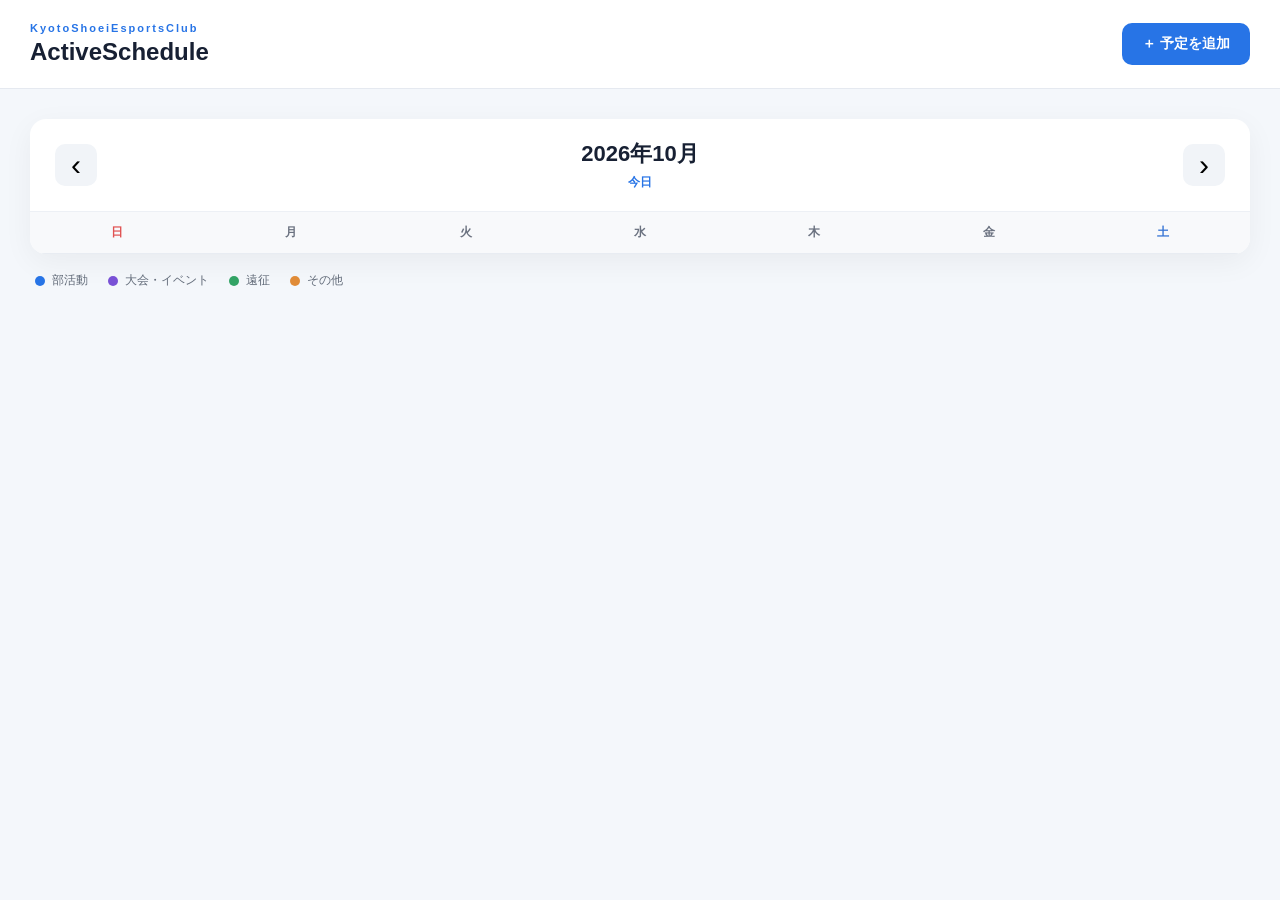
==== index.html @ 477a2d46 "Update index.html" ====
<!DOCTYPE html>
<html lang="ja">
<head>
<meta charset="UTF-8">
<meta name="viewport" content="width=device-width, initial-scale=1.0">
<title>部活動スケジュール｜KSEC 1st</title>
<link rel="stylesheet"href="style.css">
<link rel="icon" href="favicon.png" type="image/x-icon">
</head>
<body>
<header class="header">
<div class="header-inner"><div>
<p class="header-sub">KyotoShoeiEsportsClub</p><h1>ActiveSchedule</h1></div><button class="add-main-btn" onclick="requestAddEvent()">＋ 予定を追加</button></div>
</header>

<main class="container">
<section class="calendar-section">
<div class="calendar-header">
<button class="nav-btn" onclick="changeMonth(-1)">‹</button>
<div class="month-area"><h2 id="monthTitle">2026年10月</h2><button class="today-btn" onclick="goToday()">今日</button></div><button class="nav-btn"onclick="changeMonth(1)">›</button></div>
<div class="calendar"><div class="weekdays"><div class="sunday">日</div><div>月</div><div>火</div><div>水</div><div>木</div><div>金</div><div class="saturday">土</div></div><div id="calendarDays" class="calendar-days"></div></div>
</section>

<section class="legend">
<div class="legend-item"><span class="dot club"></span>部活動</div>
<div class="legend-item"><span class="dot tournament"></span>大会・イベント</div>
<div class="legend-item"><span class="dot trip"></span>遠征</div>
<div class="legend-item"><span class="dot other"></span>その他</div>
</section>
</main>

<!-- 予定モーダル -->
<div id="eventModal" class="modal"><div class="modal-content"><div class="modal-header">
<div>
<p class="modal-sub">SCHEDULE</p><h2 id="modalTitle">予定を追加</h2></div><button class="close-btn"onclick="closeModal()">×</button></div><form id="eventForm" onsubmit="saveEvent(event)"><input type="hidden" id="eventId">
<div class="form-group"><label>日付</label>
<input type="date" id="eventDate" required></div>
<div class="form-row"><div class="form-group"><label>開始</label><input type="time" id="startTime"></div>
<div class="form-group"><label>終了</label><input type="time"id="endTime"></div></div>
<div class="form-group">
<label>予定名</label><input type="text" id="eventTitle" placeholder="例：通常部活動" required></div>
<div class="form-group">
<label>場所</label><input type="text"id="location" placeholder="空欄設定可能"></div>
<div class="form-group"><label>カテゴリ</label>
<select id="category">
<option value="部活動">部活動</option>
<option value="大会・イベント">大会・イベント</option>
<option value="遠征">遠征</option>
<option value="その他">その他</option>
</select>
</div>

<div class="form-actions">
<button type="button" id="deleteBtn" class="delete-btn" onclick="requestDeleteEvent()" style="display:none;">削除</button>
<div class="right-actions">
<button type="button" class="cancel-btn" onclick="closeModal()">Cancel</button>
<button type="submit" class="save-btn">Save</button>
</div></div></form></div></div>
<!-- パスワードモーダル -->

<div id="passwordModal"class="modal">
<div class="password-box"><div class="lock-icon">🔐</div><h2>管理者認証</h2><p>この操作には<br>管理者パスワードが必要です。</p>
<input type="password" id="passwordInput" placeholder="パスワード"autocomplete="off">
<p id="passwordError" class="password-error">パスワードが正しくありません。</p>
<div class="password-actions">
<button class="cancel-btn" onclick="closePasswordModal()">キャンセル</button>
<button class="save-btn" onclick="verifyPassword()">認証する</button>
</div></div></div>
<div id="loading" class="loading">読み込み中...</div>

<script src="script.js"></script>
</body>
</html>
---- style.css ----
* {
  box-sizing: border-box;
  margin: 0;
  padding: 0;
}


body {

  font-family:
    -apple-system,
    BlinkMacSystemFont,
    "Noto Sans JP",
    "Segoe UI",
    sans-serif;

  background: #f4f7fb;

  color: #172033;

}


/* =========================
HEADER
========================= */

.header {

  background: white;

  border-bottom:
    1px solid #e5e9f0;

}


.header-inner {

  max-width: 1400px;

  margin: auto;

  padding: 22px 30px;

  display: flex;

  justify-content:
    space-between;

  align-items: center;

}


.header-sub {

  font-size: 11px;

  letter-spacing: 2px;

  font-weight: 700;

  color: #2774e6;

  margin-bottom: 4px;

}


.header h1 {

  font-size: 24px;

  font-weight: 800;

}


/* =========================
BUTTON
========================= */

button {

  font-family: inherit;

}


.add-main-btn {

  border: none;

  background: #2774e6;

  color: white;

  padding: 12px 20px;

  border-radius: 10px;

  font-size: 14px;

  font-weight: 700;

  cursor: pointer;

  transition: .2s;

}


.add-main-btn:hover {

  transform:
    translateY(-2px);

  opacity: .9;

}


/* =========================
CONTAINER
========================= */

.container {

  max-width: 1400px;

  margin: auto;

  padding: 30px;

}


/* =========================
CALENDAR
========================= */

.calendar-section {

  background: white;

  border-radius: 16px;

  box-shadow:
    0 8px 30px
    rgba(0,0,0,.05);

  overflow: hidden;

}


.calendar-header {

  padding: 20px 25px;

  display: flex;

  align-items: center;

  justify-content:
    space-between;

  border-bottom:
    1px solid #edf0f5;

}


.month-area {

  text-align: center;

}


.month-area h2 {

  font-size: 22px;

  font-weight: 800;

}


.nav-btn {

  width: 42px;

  height: 42px;

  border: none;

  border-radius: 10px;

  background: #f1f4f8;

  font-size: 30px;

  cursor: pointer;

}


.today-btn {

  margin-top: 5px;

  border: none;

  background: none;

  color: #2774e6;

  font-size: 12px;

  font-weight: 700;

  cursor: pointer;

}


.weekdays {

  display: grid;

  grid-template-columns:
    repeat(7,1fr);

  background: #f8f9fb;

  border-bottom:
    1px solid #e8ecf2;

}


.weekdays div {

  padding: 12px;

  text-align: center;

  font-size: 12px;

  font-weight: 700;

  color: #6b7280;

}


.sunday {

  color: #e05252 !important;

}


.saturday {

  color: #3976d5 !important;

}


.calendar-days {

  display: grid;

  grid-template-columns:
    repeat(7,1fr);

}


.calendar-day {

  min-height: 130px;

  padding: 8px;

  border-right:
    1px solid #edf0f4;

  border-bottom:
    1px solid #edf0f4;

  cursor: pointer;

  background: white;

}


.calendar-day:hover {

  background: #f8fbff;

}


.calendar-day.other-month {

  background: #fafbfc;

  color: #b7bec9;

}


.day-number {

  width: 28px;

  height: 28px;

  display: flex;

  align-items: center;

  justify-content: center;

  border-radius: 50%;

  font-size: 13px;

  font-weight: 700;

  margin-bottom: 5px;

}


.today .day-number {

  background: #2774e6;

  color: white;

}


/* =========================
EVENT
========================= */

.event {

  padding: 5px 7px;

  margin-bottom: 4px;

  border-radius: 6px;

  font-size: 11px;

  font-weight: 700;

  overflow: hidden;

  white-space: nowrap;

  text-overflow: ellipsis;

}


.event-time {

  font-size: 9px;

  opacity: .7;

  margin-right: 3px;

}


.event.club {

  background: #e6f0ff;

  color: #2464c3;

}


.event.tournament {

  background: #eee7ff;

  color: #6842bd;

}


.event.trip {

  background: #e5f7ed;

  color: #25804e;

}


.event.other {

  background: #fff0df;

  color: #a8611a;

}


/* =========================
LEGEND
========================= */

.legend {

  display: flex;

  gap: 20px;

  padding: 18px 5px;

  flex-wrap: wrap;

}


.legend-item {

  display: flex;

  align-items: center;

  gap: 7px;

  font-size: 12px;

  color: #626b79;

}


.dot {

  width: 10px;

  height: 10px;

  border-radius: 50%;

}


.dot.club {

  background: #2774e6;

}


.dot.tournament {

  background: #7951d6;

}


.dot.trip {

  background: #32a365;

}


.dot.other {

  background: #e08b37;

}


/* =========================
MODAL
========================= */

.modal {

  position: fixed;

  inset: 0;

  background:
    rgba(16,24,40,.55);

  display: none;

  align-items: center;

  justify-content: center;

  padding: 20px;

  z-index: 1000;

}


.modal.active {

  display: flex;

}


.modal-content {

  width: 100%;

  max-width: 520px;

  max-height: 90vh;

  overflow-y: auto;

  background: white;

  border-radius: 18px;

  box-shadow:
    0 20px 60px
    rgba(0,0,0,.2);

}


.modal-header {

  padding: 22px 25px;

  display: flex;

  justify-content:
    space-between;

  align-items: flex-start;

  border-bottom:
    1px solid #edf0f5;

}


.modal-sub {

  color: #2774e6;

  font-size: 10px;

  font-weight: 800;

  letter-spacing: 2px;

  margin-bottom: 4px;

}


.modal-header h2 {

  font-size: 20px;

}


.close-btn {

  border: none;

  background: none;

  font-size: 28px;

  color: #7c8491;

  cursor: pointer;

}


/* =========================
FORM
========================= */

#eventForm {

  padding: 25px;

}


.form-group {

  margin-bottom: 18px;

}


.form-row {

  display: grid;

  grid-template-columns:
    1fr 1fr;

  gap: 15px;

}


.form-group label {

  display: block;

  margin-bottom: 7px;

  font-size: 12px;

  font-weight: 700;

  color: #4e5868;

}


.form-group input,
.form-group select,
.form-group textarea {

  width: 100%;

  border:
    1px solid #dce1e8;

  border-radius: 9px;

  padding: 11px 12px;

  font-size: 14px;

  outline: none;

  background: white;

  font-family: inherit;

}


.form-group input:focus,
.form-group select:focus,
.form-group textarea:focus {

  border-color: #2774e6;

  box-shadow:
    0 0 0 3px
    rgba(39,116,230,.1);

}


.form-actions {

  display: flex;

  justify-content:
    space-between;

  align-items: center;

  margin-top: 25px;

}


.right-actions {

  display: flex;

  gap: 10px;

}


.cancel-btn,
.save-btn,
.delete-btn {

  border: none;

  padding: 11px 18px;

  border-radius: 9px;

  font-size: 13px;

  font-weight: 700;

  cursor: pointer;

}


.cancel-btn {

  background: #f0f2f5;

  color: #5e6672;

}


.save-btn {

  background: #2774e6;

  color: white;

}


.delete-btn {

  background: #ffe7e7;

  color: #d13b3b;

}


/* =========================
PASSWORD
========================= */

.password-box {

  width: 100%;

  max-width: 390px;

  background: white;

  border-radius: 18px;

  padding: 32px;

  text-align: center;

  box-shadow:
    0 20px 60px
    rgba(0,0,0,.2);

}


.lock-icon {

  font-size: 40px;

  margin-bottom: 12px;

}


.password-box h2 {

  font-size: 21px;

  margin-bottom: 8px;

}


.password-box > p {

  color: #697386;

  font-size: 13px;

  line-height: 1.7;

  margin-bottom: 20px;

}


#passwordInput {

  width: 100%;

  padding: 13px;

  border:
    1px solid #dce1e8;

  border-radius: 9px;

  font-size: 15px;

  outline: none;

  text-align: center;

}


#passwordInput:focus {

  border-color: #2774e6;

  box-shadow:
    0 0 0 3px
    rgba(39,116,230,.1);

}


.password-error {

  display: none;

  color: #d13b3b !important;

  font-size: 12px !important;

  margin-top: 8px;

  margin-bottom: 0 !important;

}


.password-actions {

  display: flex;

  justify-content: center;

  gap: 10px;

  margin-top: 22px;

}


/* =========================
LOADING
========================= */

.loading {

  position: fixed;

  right: 20px;

  bottom: 20px;

  background: #172033;

  color: white;

  padding: 10px 16px;

  border-radius: 8px;

  font-size: 12px;

  display: none;

  z-index: 2000;

}


.loading.active {

  display: block;

}


/* =========================
MOBILE
========================= */

@media(max-width:768px) {

  .header-inner {

    padding: 18px;

    gap: 15px;

    align-items: flex-start;

  }


  .header h1 {

    font-size: 19px;

  }


  .add-main-btn {

    padding: 10px 13px;

    font-size: 12px;

    white-space: nowrap;

  }


  .container {

    padding: 12px;

  }


  .calendar-day {

    min-height: 95px;

    padding: 5px;

  }


  .day-number {

    width: 24px;

    height: 24px;

    font-size: 11px;

  }


  .event {

    padding: 4px;

    font-size: 9px;

  }


  .event-time {

    display: none;

  }


  .form-row {

    grid-template-columns: 1fr;

    gap: 0;

  }


}
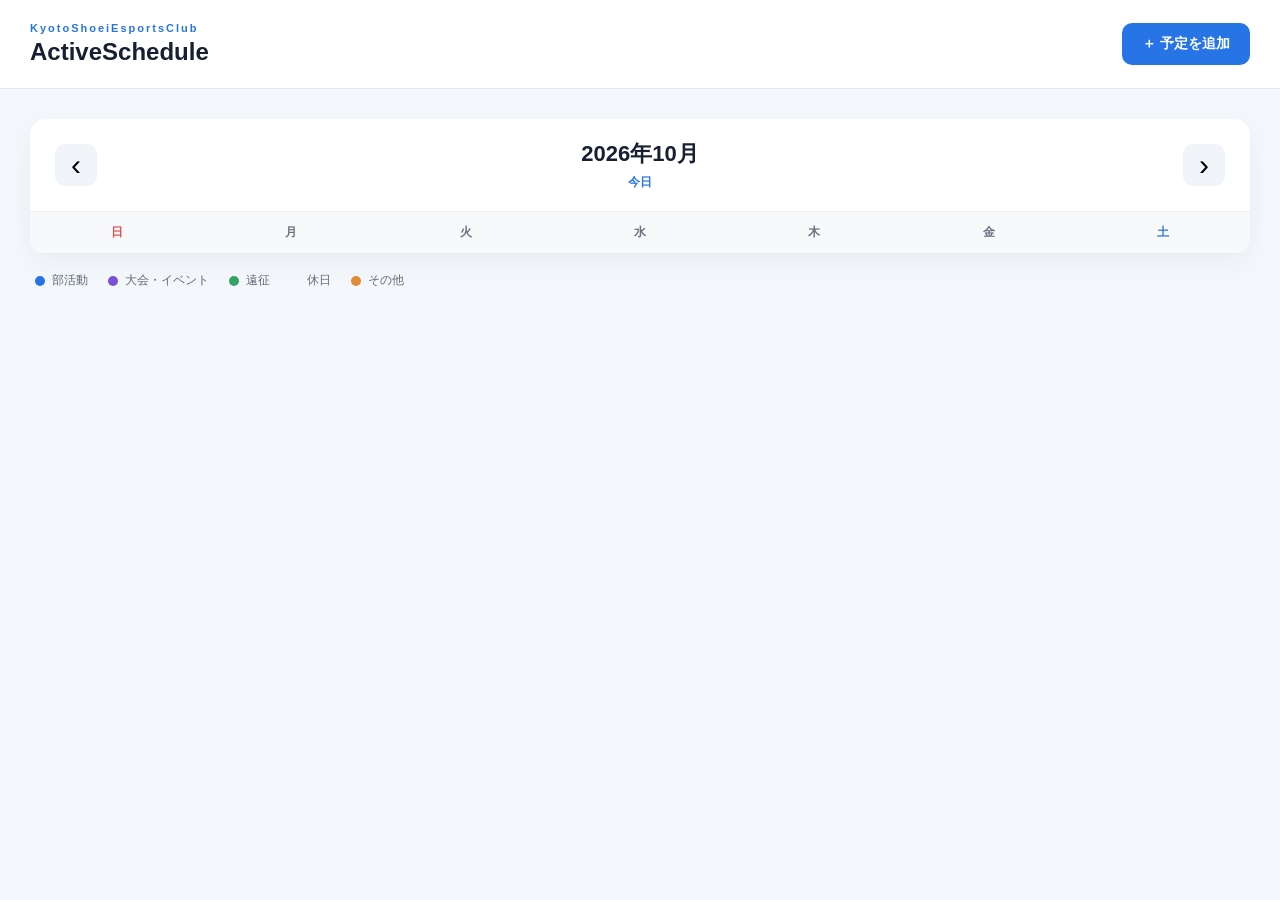
==== commit c35d2e86: "Update index.html" ====
--- a/index.html
+++ b/index.html
@@ -25,6 +25,7 @@
 <div class="legend-item"><span class="dot club"></span>部活動</div>
 <div class="legend-item"><span class="dot tournament"></span>大会・イベント</div>
 <div class="legend-item"><span class="dot trip"></span>遠征</div>
+<div class="legend-item"><span class="dot holiday"></span>休日</div>
 <div class="legend-item"><span class="dot other"></span>その他</div>
 </section>
 </main>
@@ -46,8 +47,17 @@
 <option value="部活動">部活動</option>
 <option value="大会・イベント">大会・イベント</option>
 <option value="遠征">遠征</option>
+<option value="休日">休日</option>
 <option value="その他">その他</option>
 </select>
+</div>
+<div class="form-group">
+<label>内容</label>
+<textarea id="description" placeholder="予定の詳細など"></textarea>
+</div>
+<div class="form-group">
+<label>登録者</label>
+<input type="text" id="author" placeholder="例：admin">
 </div>
 
 <div class="form-actions">
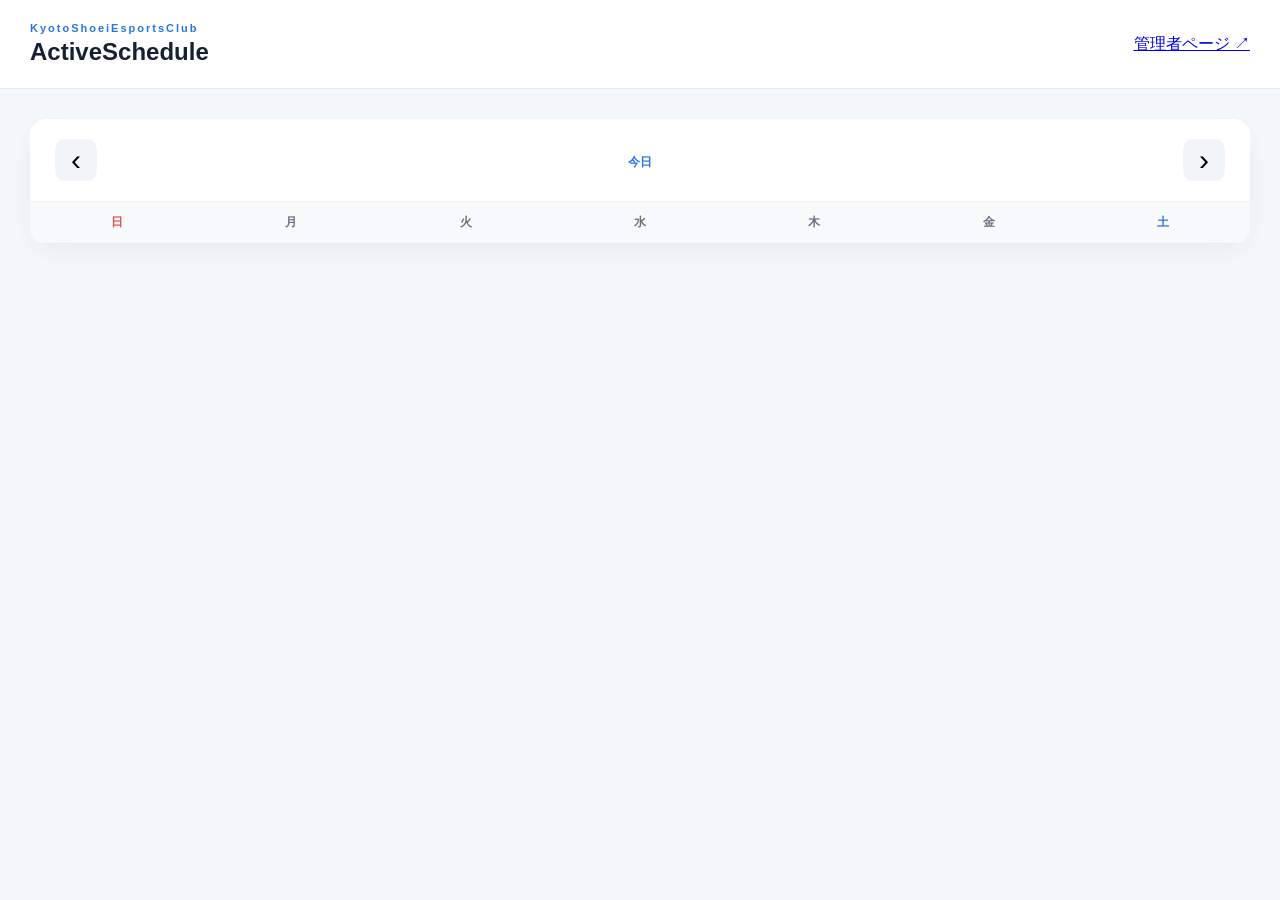
==== commit 0e911cc0: "Update index.html" ====
--- a/index.html
+++ b/index.html
@@ -1,83 +1,62 @@
+
 <!DOCTYPE html>
 <html lang="ja">
 <head>
-<meta charset="UTF-8">
-<meta name="viewport" content="width=device-width, initial-scale=1.0">
-<title>部活動スケジュール｜KSEC 1st</title>
-<link rel="stylesheet"href="style.css">
-<link rel="icon" href="favicon.png" type="image/x-icon">
+  <meta charset="UTF-8">
+  <meta name="viewport" content="width=device-width, initial-scale=1">
+  <title>部活動スケジュール｜KSEC 1st</title>
+  <link rel="stylesheet" href="style.css">
+  <link rel="icon" href="favicon.png">
 </head>
 <body>
 <header class="header">
-<div class="header-inner"><div>
-<p class="header-sub">KyotoShoeiEsportsClub</p><h1>ActiveSchedule</h1></div><button class="add-main-btn" onclick="requestAddEvent()">＋ 予定を追加</button></div>
+  <div class="header-inner">
+    <div>
+      <p class="header-sub">KyotoShoeiEsportsClub</p>
+      <h1>ActiveSchedule</h1>
+    </div>
+    <a class="admin-link" href="admin.html">管理者ページ ↗</a>
+  </div>
 </header>
 
 <main class="container">
-<section class="calendar-section">
-<div class="calendar-header">
-<button class="nav-btn" onclick="changeMonth(-1)">‹</button>
-<div class="month-area"><h2 id="monthTitle">2026年10月</h2><button class="today-btn" onclick="goToday()">今日</button></div><button class="nav-btn"onclick="changeMonth(1)">›</button></div>
-<div class="calendar"><div class="weekdays"><div class="sunday">日</div><div>月</div><div>火</div><div>水</div><div>木</div><div>金</div><div class="saturday">土</div></div><div id="calendarDays" class="calendar-days"></div></div>
-</section>
+  <section class="calendar-section">
+    <div class="calendar-header">
+      <button class="nav-btn" onclick="changeMonth(-1)">‹</button>
+      <div class="month-area">
+        <h2 id="monthTitle"></h2>
+        <button class="today-btn" onclick="goToday()">今日</button>
+      </div>
+      <button class="nav-btn" onclick="changeMonth(1)">›</button>
+    </div>
 
-<section class="legend">
-<div class="legend-item"><span class="dot club"></span>部活動</div>
-<div class="legend-item"><span class="dot tournament"></span>大会・イベント</div>
-<div class="legend-item"><span class="dot trip"></span>遠征</div>
-<div class="legend-item"><span class="dot holiday"></span>休日</div>
-<div class="legend-item"><span class="dot other"></span>その他</div>
-</section>
+    <div class="calendar-scroll">
+      <div class="calendar">
+        <div class="weekdays">
+          <div class="sunday">日</div><div>月</div><div>火</div>
+          <div>水</div><div>木</div><div>金</div><div class="saturday">土</div>
+        </div>
+        <div id="calendarDays" class="calendar-days"></div>
+      </div>
+    </div>
+  </section>
+
+  <section class="legend" id="legend"></section>
 </main>
 
-<!-- 予定モーダル -->
-<div id="eventModal" class="modal"><div class="modal-content"><div class="modal-header">
-<div>
-<p class="modal-sub">SCHEDULE</p><h2 id="modalTitle">予定を追加</h2></div><button class="close-btn"onclick="closeModal()">×</button></div><form id="eventForm" onsubmit="saveEvent(event)"><input type="hidden" id="eventId">
-<div class="form-group"><label>日付</label>
-<input type="date" id="eventDate" required></div>
-<div class="form-row"><div class="form-group"><label>開始</label><input type="time" id="startTime"></div>
-<div class="form-group"><label>終了</label><input type="time"id="endTime"></div></div>
-<div class="form-group">
-<label>予定名</label><input type="text" id="eventTitle" placeholder="例：通常部活動" required></div>
-<div class="form-group">
-<label>場所</label><input type="text"id="location" placeholder="空欄設定可能"></div>
-<div class="form-group"><label>カテゴリ</label>
-<select id="category">
-<option value="部活動">部活動</option>
-<option value="大会・イベント">大会・イベント</option>
-<option value="遠征">遠征</option>
-<option value="休日">休日</option>
-<option value="その他">その他</option>
-</select>
-</div>
-<div class="form-group">
-<label>内容</label>
-<textarea id="description" placeholder="予定の詳細など"></textarea>
-</div>
-<div class="form-group">
-<label>登録者</label>
-<input type="text" id="author" placeholder="例：admin">
+<div id="detailModal" class="modal" onclick="if(event.target===this)closeDetail()">
+  <div class="modal-content">
+    <div class="modal-header">
+      <div><p class="modal-sub">SCHEDULE DETAILS</p><h2 id="detailTitle"></h2></div>
+      <button class="close-btn" onclick="closeDetail()">×</button>
+    </div>
+    <p id="detailDate" class="detail-date"></p>
+    <span id="detailCategory" class="category-badge"></span>
+    <div id="detailDescription" class="detail-description"></div>
+  </div>
 </div>
 
-<div class="form-actions">
-<button type="button" id="deleteBtn" class="delete-btn" onclick="requestDeleteEvent()" style="display:none;">削除</button>
-<div class="right-actions">
-<button type="button" class="cancel-btn" onclick="closeModal()">Cancel</button>
-<button type="submit" class="save-btn">Save</button>
-</div></div></form></div></div>
-<!-- パスワードモーダル -->
-
-<div id="passwordModal"class="modal">
-<div class="password-box"><div class="lock-icon">🔐</div><h2>管理者認証</h2><p>この操作には<br>管理者パスワードが必要です。</p>
-<input type="password" id="passwordInput" placeholder="パスワード"autocomplete="off">
-<p id="passwordError" class="password-error">パスワードが正しくありません。</p>
-<div class="password-actions">
-<button class="cancel-btn" onclick="closePasswordModal()">キャンセル</button>
-<button class="save-btn" onclick="verifyPassword()">認証する</button>
-</div></div></div>
 <div id="loading" class="loading">読み込み中...</div>
-
 <script src="script.js"></script>
 </body>
 </html>
--- a/style.css
+++ b/style.css
@@ -409,6 +409,13 @@
 
 }
 
+.event.holiday {
+
+  background: #ffdfdf;
+
+  color: #a81a1a;
+
+}
 
 .event.other {
 
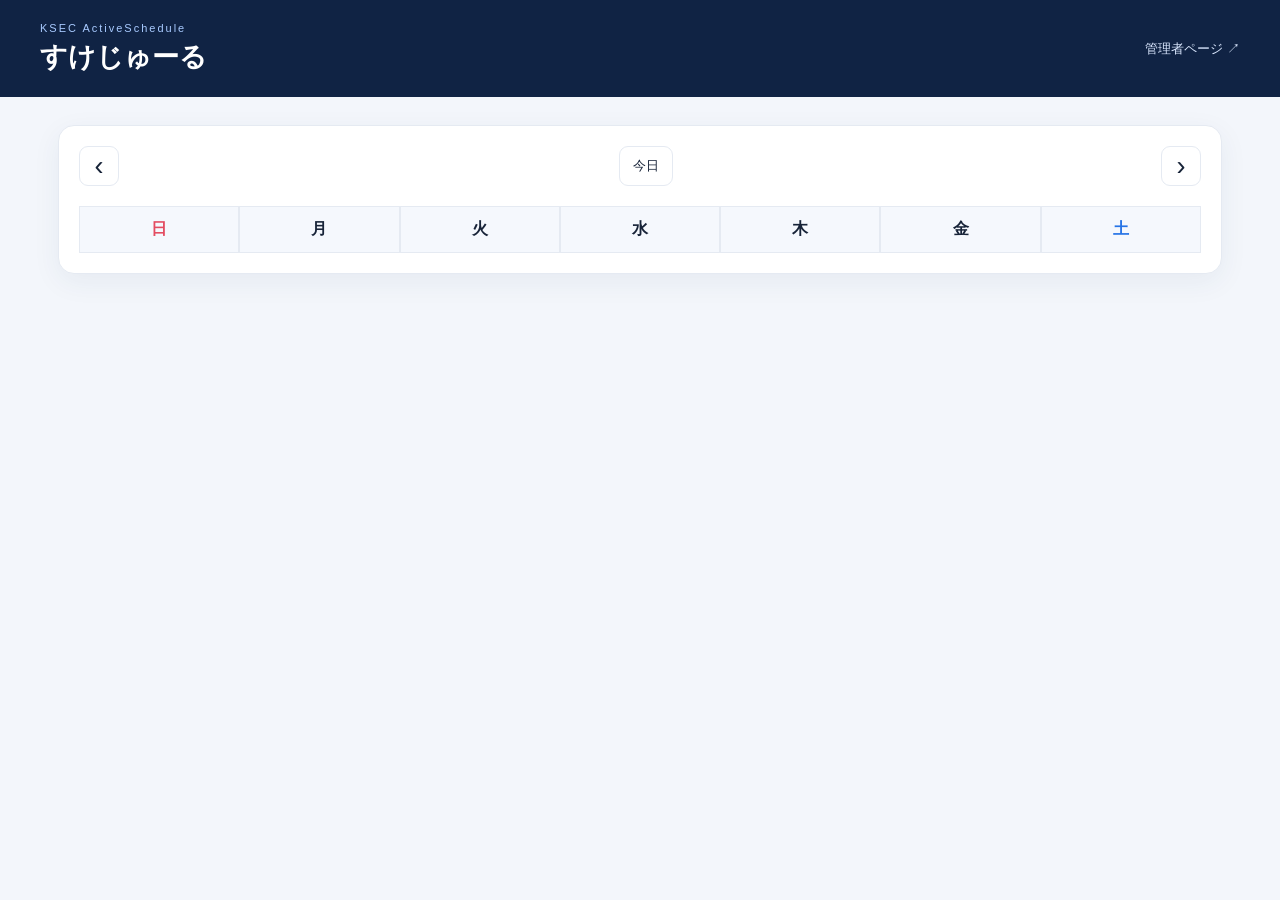
==== commit d112a26d: "Update index.html" ====
--- a/index.html
+++ b/index.html
@@ -2,59 +2,32 @@
 <!DOCTYPE html>
 <html lang="ja">
 <head>
-  <meta charset="UTF-8">
-  <meta name="viewport" content="width=device-width, initial-scale=1">
-  <title>部活動スケジュール｜KSEC 1st</title>
-  <link rel="stylesheet" href="style.css">
-  <link rel="icon" href="favicon.png">
+<meta charset="UTF-8">
+<meta name="viewport" content="width=device-width, initial-scale=1">
+<title>すけじゅーる｜KSEC 1st</title>
+<link rel="stylesheet" href="style.css">
+<link rel="icon" href="favicon.png">
 </head>
 <body>
 <header class="header">
-  <div class="header-inner">
-    <div>
-      <p class="header-sub">KyotoShoeiEsportsClub</p>
-      <h1>ActiveSchedule</h1>
-    </div>
-    <a class="admin-link" href="admin.html">管理者ページ ↗</a>
-  </div>
+<div class="header-inner">
+<div><p class="header-sub">KSEC ActiveSchedule</p><h1>すけじゅーる</h1></div><a class="admin-link" href="admin.html">管理者ページ ↗</a></div>
 </header>
 
 <main class="container">
-  <section class="calendar-section">
-    <div class="calendar-header">
-      <button class="nav-btn" onclick="changeMonth(-1)">‹</button>
-      <div class="month-area">
-        <h2 id="monthTitle"></h2>
-        <button class="today-btn" onclick="goToday()">今日</button>
-      </div>
-      <button class="nav-btn" onclick="changeMonth(1)">›</button>
-    </div>
+<section class="calendar-section">
+<div class="calendar-header"><button class="nav-btn" onclick="changeMonth(-1)">‹</button><div class="month-area"><h2 id="monthTitle"></h2><button class="today-btn" onclick="goToday()">今日</button></div>
+<button class="nav-btn" onclick="changeMonth(1)">›</button></div>
+<div class="calendar-scroll"><div class="calendar"><div class="weekdays"><div class="sunday">日</div><div>月</div><div>火</div><div>水</div><div>木</div><div>金</div><div class="saturday">土</div></div>
+<div id="calendarDays" class="calendar-days"></div></div></div>
+</section>
 
-    <div class="calendar-scroll">
-      <div class="calendar">
-        <div class="weekdays">
-          <div class="sunday">日</div><div>月</div><div>火</div>
-          <div>水</div><div>木</div><div>金</div><div class="saturday">土</div>
-        </div>
-        <div id="calendarDays" class="calendar-days"></div>
-      </div>
-    </div>
-  </section>
-
-  <section class="legend" id="legend"></section>
+<section class="legend" id="legend"></section>
 </main>
 
 <div id="detailModal" class="modal" onclick="if(event.target===this)closeDetail()">
-  <div class="modal-content">
-    <div class="modal-header">
-      <div><p class="modal-sub">SCHEDULE DETAILS</p><h2 id="detailTitle"></h2></div>
-      <button class="close-btn" onclick="closeDetail()">×</button>
-    </div>
-    <p id="detailDate" class="detail-date"></p>
-    <span id="detailCategory" class="category-badge"></span>
-    <div id="detailDescription" class="detail-description"></div>
-  </div>
-</div>
+<div class="modal-content"><div class="modal-header"><div><p class="modal-sub">SCHEDULE DETAILS</p><h2 id="detailTitle"></h2></div><button class="close-btn" onclick="closeDetail()">×</button></div>
+<p id="detailDate" class="detail-date"></p><span id="detailCategory" class="category-badge"></span><div id="detailDescription" class="detail-description"></div></div></div>
 
 <div id="loading" class="loading">読み込み中...</div>
 <script src="script.js"></script>
--- a/style.css
+++ b/style.css
@@ -1,997 +1,229 @@
-* {
-  box-sizing: border-box;
+
+:root {
+  --blue: #2774e6;
+  --ink: #172338;
+  --muted: #718096;
+  --line: #e5eaf2;
+  --surface: #ffffff;
+  --bg: #f3f6fb;
+}
+
+* { box-sizing: border-box; }
+body {
   margin: 0;
-  padding: 0;
-}
-
-
-body {
-
-  font-family:
-    -apple-system,
-    BlinkMacSystemFont,
-    "Noto Sans JP",
-    "Segoe UI",
-    sans-serif;
-
-  background: #f4f7fb;
-
-  color: #172033;
-
-}
-
-
-/* =========================
-HEADER
-========================= */
+  background: var(--bg);
+  color: var(--ink);
+  font-family: "Noto Sans JP", "Yu Gothic", sans-serif;
+}
+button, a { font: inherit; }
+button { cursor: pointer; }
 
 .header {
-
+  background: #102344;
+  color: white;
+  padding: 22px 24px;
+}
+.header-inner {
+  max-width: 1200px;
+  margin: auto;
+  display: flex;
+  align-items: center;
+  justify-content: space-between;
+  gap: 16px;
+}
+.header-sub {
+  margin: 0 0 5px;
+  color: #a8caff;
+  font-size: 11px;
+  letter-spacing: 2px;
+}
+.header h1 { margin: 0; font-size: 27px; }
+.admin-link {
+  color: #dbe8ff;
+  font-size: 13px;
+  text-decoration: none;
+}
+.admin-link:hover { color: white; }
+
+.container {
+  max-width: 1200px;
+  margin: 28px auto;
+  padding: 0 18px 40px;
+}
+.calendar-section {
+  padding: 20px;
+  background: var(--surface);
+  border: 1px solid var(--line);
+  border-radius: 16px;
+  box-shadow: 0 8px 28px #203d6510;
+}
+.calendar-header {
+  display: flex;
+  align-items: center;
+  justify-content: space-between;
+  gap: 12px;
+  margin-bottom: 20px;
+}
+.month-area {
+  display: flex;
+  align-items: center;
+  gap: 12px;
+}
+.month-area h2 { margin: 0; font-size: 23px; }
+.nav-btn, .today-btn {
+  border: 1px solid var(--line);
   background: white;
-
-  border-bottom:
-    1px solid #e5e9f0;
-
-}
-
-
-.header-inner {
-
-  max-width: 1400px;
-
-  margin: auto;
-
-  padding: 22px 30px;
-
-  display: flex;
-
-  justify-content:
-    space-between;
-
-  align-items: center;
-
-}
-
-
-.header-sub {
-
-  font-size: 11px;
-
+  color: var(--ink);
+  border-radius: 9px;
+  min-width: 40px;
+  height: 40px;
+}
+.nav-btn { font-size: 27px; }
+.today-btn { padding: 0 13px; font-size: 13px; }
+.nav-btn:hover, .today-btn:hover { background: #edf4ff; }
+
+.calendar-scroll { width: 100%; overflow-x: auto; }
+.calendar { min-width: 896px; }
+.weekdays, .calendar-days {
+  display: grid;
+  grid-template-columns: repeat(7, minmax(128px, 1fr));
+}
+.weekdays > div {
+  text-align: center;
+  padding: 12px 4px;
+  font-weight: 700;
+  background: #f5f8fd;
+  border: 1px solid var(--line);
+}
+.sunday { color: #e34c61; }
+.saturday { color: var(--blue); }
+
+.calendar-day {
+  min-width: 0;
+  min-height: 125px;
+  padding: 8px;
+  border: 1px solid var(--line);
+  background: white;
+  overflow-wrap: anywhere;
+}
+.calendar-day.other-month { background: #f8fafc; }
+.calendar-day.other-month .day-number { color: #b3bdca; }
+.day-number {
+  display: inline-flex;
+  align-items: center;
+  justify-content: center;
+  width: 28px;
+  height: 28px;
+  margin-bottom: 7px;
+  font-size: 13px;
+}
+.calendar-day.today .day-number {
+  border-radius: 50%;
+  color: white;
+  background: var(--blue);
+}
+.event {
+  display: block;
+  width: 100%;
+  margin: 4px 0;
+  padding: 6px 7px;
+  border: 0;
+  border-left: 3px solid var(--event-color, var(--blue));
+  border-radius: 4px;
+  background: var(--event-bg, #eaf2ff);
+  color: #263650;
+  font-size: 12px;
+  text-align: left;
+  overflow-wrap: anywhere;
+}
+.event:hover { filter: brightness(.97); }
+
+.legend {
+  display: flex;
+  flex-wrap: wrap;
+  gap: 12px 18px;
+  margin-top: 18px;
+}
+.legend-item { display: flex; align-items: center; gap: 7px; font-size: 13px; }
+.dot {
+  width: 10px;
+  height: 10px;
+  border-radius: 3px;
+}
+.modal {
+  display: none;
+  position: fixed;
+  inset: 0;
+  z-index: 100;
+  padding: 20px;
+  background: #101c30a8;
+  align-items: center;
+  justify-content: center;
+}
+.modal.active { display: flex; }
+.modal-content {
+  width: min(100%, 520px);
+  max-height: 90vh;
+  overflow-y: auto;
+  padding: 25px;
+  background: white;
+  border-radius: 16px;
+}
+.modal-header {
+  display: flex;
+  align-items: flex-start;
+  justify-content: space-between;
+  gap: 15px;
+}
+.modal-sub {
+  margin: 0 0 5px;
+  color: var(--blue);
+  font-size: 10px;
   letter-spacing: 2px;
-
-  font-weight: 700;
-
-  color: #2774e6;
-
-  margin-bottom: 4px;
-
-}
-
-
-.header h1 {
-
-  font-size: 24px;
-
-  font-weight: 800;
-
-}
-
-
-/* =========================
-BUTTON
-========================= */
-
-button {
-
-  font-family: inherit;
-
-}
-
-
-.add-main-btn {
-
-  border: none;
-
-  background: #2774e6;
-
-  color: white;
-
-  padding: 12px 20px;
-
-  border-radius: 10px;
-
-  font-size: 14px;
-
-  font-weight: 700;
-
-  cursor: pointer;
-
-  transition: .2s;
-
-}
-
-
-.add-main-btn:hover {
-
-  transform:
-    translateY(-2px);
-
-  opacity: .9;
-
-}
-
-
-/* =========================
-CONTAINER
-========================= */
-
-.container {
-
-  max-width: 1400px;
-
-  margin: auto;
-
-  padding: 30px;
-
-}
-
-
-/* =========================
-CALENDAR
-========================= */
-
-.calendar-section {
-
-  background: white;
-
-  border-radius: 16px;
-
-  box-shadow:
-    0 8px 30px
-    rgba(0,0,0,.05);
-
-  overflow: hidden;
-
-}
-
-
-.calendar-header {
-
-  padding: 20px 25px;
-
-  display: flex;
-
-  align-items: center;
-
-  justify-content:
-    space-between;
-
-  border-bottom:
-    1px solid #edf0f5;
-
-}
-
-
-.month-area {
-
-  text-align: center;
-
-}
-
-
-.month-area h2 {
-
-  font-size: 22px;
-
-  font-weight: 800;
-
-}
-
-
-.nav-btn {
-
-  width: 42px;
-
-  height: 42px;
-
-  border: none;
-
-  border-radius: 10px;
-
-  background: #f1f4f8;
-
-  font-size: 30px;
-
-  cursor: pointer;
-
-}
-
-
-.today-btn {
-
-  margin-top: 5px;
-
-  border: none;
-
-  background: none;
-
-  color: #2774e6;
-
+}
+.modal-header h2 { margin: 0; font-size: 22px; overflow-wrap: anywhere; }
+.close-btn {
+  border: 0;
+  background: transparent;
+  color: #718096;
+  font-size: 28px;
+}
+.detail-date { color: var(--muted); margin: 20px 0 12px; }
+.category-badge {
+  display: inline-block;
+  padding: 6px 10px;
+  border-radius: 6px;
   font-size: 12px;
-
-  font-weight: 700;
-
-  cursor: pointer;
-
-}
-
-
-.weekdays {
-
-  display: grid;
-
-  grid-template-columns:
-    repeat(7,1fr);
-
-  background: #f8f9fb;
-
-  border-bottom:
-    1px solid #e8ecf2;
-
-}
-
-
-.weekdays div {
-
-  padding: 12px;
-
-  text-align: center;
-
-  font-size: 12px;
-
-  font-weight: 700;
-
-  color: #6b7280;
-
-}
-
-
-.sunday {
-
-  color: #e05252 !important;
-
-}
-
-
-.saturday {
-
-  color: #3976d5 !important;
-
-}
-
-
-.calendar-days {
-
-  display: grid;
-
-  grid-template-columns:
-    repeat(7,1fr);
-
-}
-
-
-.calendar-day {
-
-  min-height: 130px;
-
-  padding: 8px;
-
-  border-right:
-    1px solid #edf0f4;
-
-  border-bottom:
-    1px solid #edf0f4;
-
-  cursor: pointer;
-
-  background: white;
-
-}
-
-
-.calendar-day:hover {
-
-  background: #f8fbff;
-
-}
-
-
-.calendar-day.other-month {
-
-  background: #fafbfc;
-
-  color: #b7bec9;
-
-}
-
-
-.day-number {
-
-  width: 28px;
-
-  height: 28px;
-
-  display: flex;
-
-  align-items: center;
-
+}
+.detail-description {
+  margin-top: 20px;
+  line-height: 1.9;
+  white-space: pre-wrap;
+  overflow-wrap: anywhere;
+}
+.loading {
+  display: none;
+  position: fixed;
+  inset: 0;
+  z-index: 200;
+  align-items: center;
   justify-content: center;
-
-  border-radius: 50%;
-
-  font-size: 13px;
-
-  font-weight: 700;
-
-  margin-bottom: 5px;
-
-}
-
-
-.today .day-number {
-
-  background: #2774e6;
-
-  color: white;
-
-}
-
-
-/* =========================
-EVENT
-========================= */
-
-.event {
-
-  padding: 5px 7px;
-
-  margin-bottom: 4px;
-
-  border-radius: 6px;
-
-  font-size: 11px;
-
-  font-weight: 700;
-
-  overflow: hidden;
-
-  white-space: nowrap;
-
-  text-overflow: ellipsis;
-
-}
-
-
-.event-time {
-
-  font-size: 9px;
-
-  opacity: .7;
-
-  margin-right: 3px;
-
-}
-
-
-.event.club {
-
-  background: #e6f0ff;
-
-  color: #2464c3;
-
-}
-
-
-.event.tournament {
-
-  background: #eee7ff;
-
-  color: #6842bd;
-
-}
-
-
-.event.trip {
-
-  background: #e5f7ed;
-
-  color: #25804e;
-
-}
-
-.event.holiday {
-
-  background: #ffdfdf;
-
-  color: #a81a1a;
-
-}
-
-.event.other {
-
-  background: #fff0df;
-
-  color: #a8611a;
-
-}
-
-
-/* =========================
-LEGEND
-========================= */
-
-.legend {
-
-  display: flex;
-
-  gap: 20px;
-
-  padding: 18px 5px;
-
-  flex-wrap: wrap;
-
-}
-
-
-.legend-item {
-
-  display: flex;
-
-  align-items: center;
-
-  gap: 7px;
-
-  font-size: 12px;
-
-  color: #626b79;
-
-}
-
-
-.dot {
-
-  width: 10px;
-
-  height: 10px;
-
-  border-radius: 50%;
-
-}
-
-
-.dot.club {
-
-  background: #2774e6;
-
-}
-
-
-.dot.tournament {
-
-  background: #7951d6;
-
-}
-
-
-.dot.trip {
-
-  background: #32a365;
-
-}
-
-
-.dot.other {
-
-  background: #e08b37;
-
-}
-
-
-/* =========================
-MODAL
-========================= */
-
-.modal {
-
-  position: fixed;
-
-  inset: 0;
-
-  background:
-    rgba(16,24,40,.55);
-
-  display: none;
-
-  align-items: center;
-
-  justify-content: center;
-
-  padding: 20px;
-
-  z-index: 1000;
-
-}
-
-
-.modal.active {
-
-  display: flex;
-
-}
-
-
-.modal-content {
-
-  width: 100%;
-
-  max-width: 520px;
-
-  max-height: 90vh;
-
-  overflow-y: auto;
-
-  background: white;
-
-  border-radius: 18px;
-
-  box-shadow:
-    0 20px 60px
-    rgba(0,0,0,.2);
-
-}
-
-
-.modal-header {
-
-  padding: 22px 25px;
-
-  display: flex;
-
-  justify-content:
-    space-between;
-
-  align-items: flex-start;
-
-  border-bottom:
-    1px solid #edf0f5;
-
-}
-
-
-.modal-sub {
-
-  color: #2774e6;
-
-  font-size: 10px;
-
-  font-weight: 800;
-
-  letter-spacing: 2px;
-
-  margin-bottom: 4px;
-
-}
-
-
-.modal-header h2 {
-
-  font-size: 20px;
-
-}
-
-
-.close-btn {
-
-  border: none;
-
-  background: none;
-
-  font-size: 28px;
-
-  color: #7c8491;
-
-  cursor: pointer;
-
-}
-
-
-/* =========================
-FORM
-========================= */
-
-#eventForm {
-
-  padding: 25px;
-
-}
-
-
-.form-group {
-
-  margin-bottom: 18px;
-
-}
-
-
-.form-row {
-
-  display: grid;
-
-  grid-template-columns:
-    1fr 1fr;
-
-  gap: 15px;
-
-}
-
-
-.form-group label {
-
-  display: block;
-
-  margin-bottom: 7px;
-
-  font-size: 12px;
-
-  font-weight: 700;
-
-  color: #4e5868;
-
-}
-
-
-.form-group input,
-.form-group select,
-.form-group textarea {
-
-  width: 100%;
-
-  border:
-    1px solid #dce1e8;
-
-  border-radius: 9px;
-
-  padding: 11px 12px;
-
-  font-size: 14px;
-
-  outline: none;
-
-  background: white;
-
-  font-family: inherit;
-
-}
-
-
-.form-group input:focus,
-.form-group select:focus,
-.form-group textarea:focus {
-
-  border-color: #2774e6;
-
-  box-shadow:
-    0 0 0 3px
-    rgba(39,116,230,.1);
-
-}
-
-
-.form-actions {
-
-  display: flex;
-
-  justify-content:
-    space-between;
-
-  align-items: center;
-
-  margin-top: 25px;
-
-}
-
-
-.right-actions {
-
-  display: flex;
-
-  gap: 10px;
-
-}
-
-
-.cancel-btn,
-.save-btn,
-.delete-btn {
-
-  border: none;
-
-  padding: 11px 18px;
-
-  border-radius: 9px;
-
-  font-size: 13px;
-
-  font-weight: 700;
-
-  cursor: pointer;
-
-}
-
-
-.cancel-btn {
-
-  background: #f0f2f5;
-
-  color: #5e6672;
-
-}
-
-
-.save-btn {
-
-  background: #2774e6;
-
-  color: white;
-
-}
-
-
-.delete-btn {
-
-  background: #ffe7e7;
-
-  color: #d13b3b;
-
-}
-
-
-/* =========================
-PASSWORD
-========================= */
-
-.password-box {
-
-  width: 100%;
-
-  max-width: 390px;
-
-  background: white;
-
-  border-radius: 18px;
-
-  padding: 32px;
-
-  text-align: center;
-
-  box-shadow:
-    0 20px 60px
-    rgba(0,0,0,.2);
-
-}
-
-
-.lock-icon {
-
-  font-size: 40px;
-
-  margin-bottom: 12px;
-
-}
-
-
-.password-box h2 {
-
-  font-size: 21px;
-
-  margin-bottom: 8px;
-
-}
-
-
-.password-box > p {
-
-  color: #697386;
-
-  font-size: 13px;
-
-  line-height: 1.7;
-
-  margin-bottom: 20px;
-
-}
-
-
-#passwordInput {
-
-  width: 100%;
-
-  padding: 13px;
-
-  border:
-    1px solid #dce1e8;
-
-  border-radius: 9px;
-
-  font-size: 15px;
-
-  outline: none;
-
-  text-align: center;
-
-}
-
-
-#passwordInput:focus {
-
-  border-color: #2774e6;
-
-  box-shadow:
-    0 0 0 3px
-    rgba(39,116,230,.1);
-
-}
-
-
-.password-error {
-
-  display: none;
-
-  color: #d13b3b !important;
-
-  font-size: 12px !important;
-
-  margin-top: 8px;
-
-  margin-bottom: 0 !important;
-
-}
-
-
-.password-actions {
-
-  display: flex;
-
-  justify-content: center;
-
-  gap: 10px;
-
-  margin-top: 22px;
-
-}
-
-
-/* =========================
-LOADING
-========================= */
-
-.loading {
-
-  position: fixed;
-
-  right: 20px;
-
-  bottom: 20px;
-
-  background: #172033;
-
-  color: white;
-
-  padding: 10px 16px;
-
-  border-radius: 8px;
-
-  font-size: 12px;
-
-  display: none;
-
-  z-index: 2000;
-
-}
-
-
-.loading.active {
-
-  display: block;
-
-}
-
-
-/* =========================
-MOBILE
-========================= */
-
-@media(max-width:768px) {
-
-  .header-inner {
-
-    padding: 18px;
-
-    gap: 15px;
-
-    align-items: flex-start;
-
-  }
-
-
-  .header h1 {
-
-    font-size: 19px;
-
-  }
-
-
-  .add-main-btn {
-
-    padding: 10px 13px;
-
-    font-size: 12px;
-
-    white-space: nowrap;
-
-  }
-
-
-  .container {
-
-    padding: 12px;
-
-  }
-
-
-  .calendar-day {
-
-    min-height: 95px;
-
-    padding: 5px;
-
-  }
-
-
-  .day-number {
-
-    width: 24px;
-
-    height: 24px;
-
-    font-size: 11px;
-
-  }
-
-
-  .event {
-
-    padding: 4px;
-
-    font-size: 9px;
-
-  }
-
-
-  .event-time {
-
-    display: none;
-
-  }
-
-
-  .form-row {
-
-    grid-template-columns: 1fr;
-
-    gap: 0;
-
-  }
-
-
-}
+  background: #ffffffb8;
+  font-weight: bold;
+}
+.loading.active { display: flex; }
+
+@media (max-width: 600px) {
+  .header { padding: 18px 15px; }
+  .header h1 { font-size: 23px; }
+  .admin-link { font-size: 11px; }
+  .container { margin: 16px auto; padding: 0 10px 25px; }
+  .calendar-section { padding: 12px; border-radius: 12px; }
+  .month-area { gap: 7px; }
+  .month-area h2 { font-size: 18px; }
+  .nav-btn { min-width: 34px; height: 36px; }
+  .today-btn { height: 36px; padding: 0 9px; }
+  .calendar { min-width: 896px; }
+  .calendar-day { min-height: 105px; padding: 5px; }
+  .event { padding: 5px; font-size: 11px; }
+}
